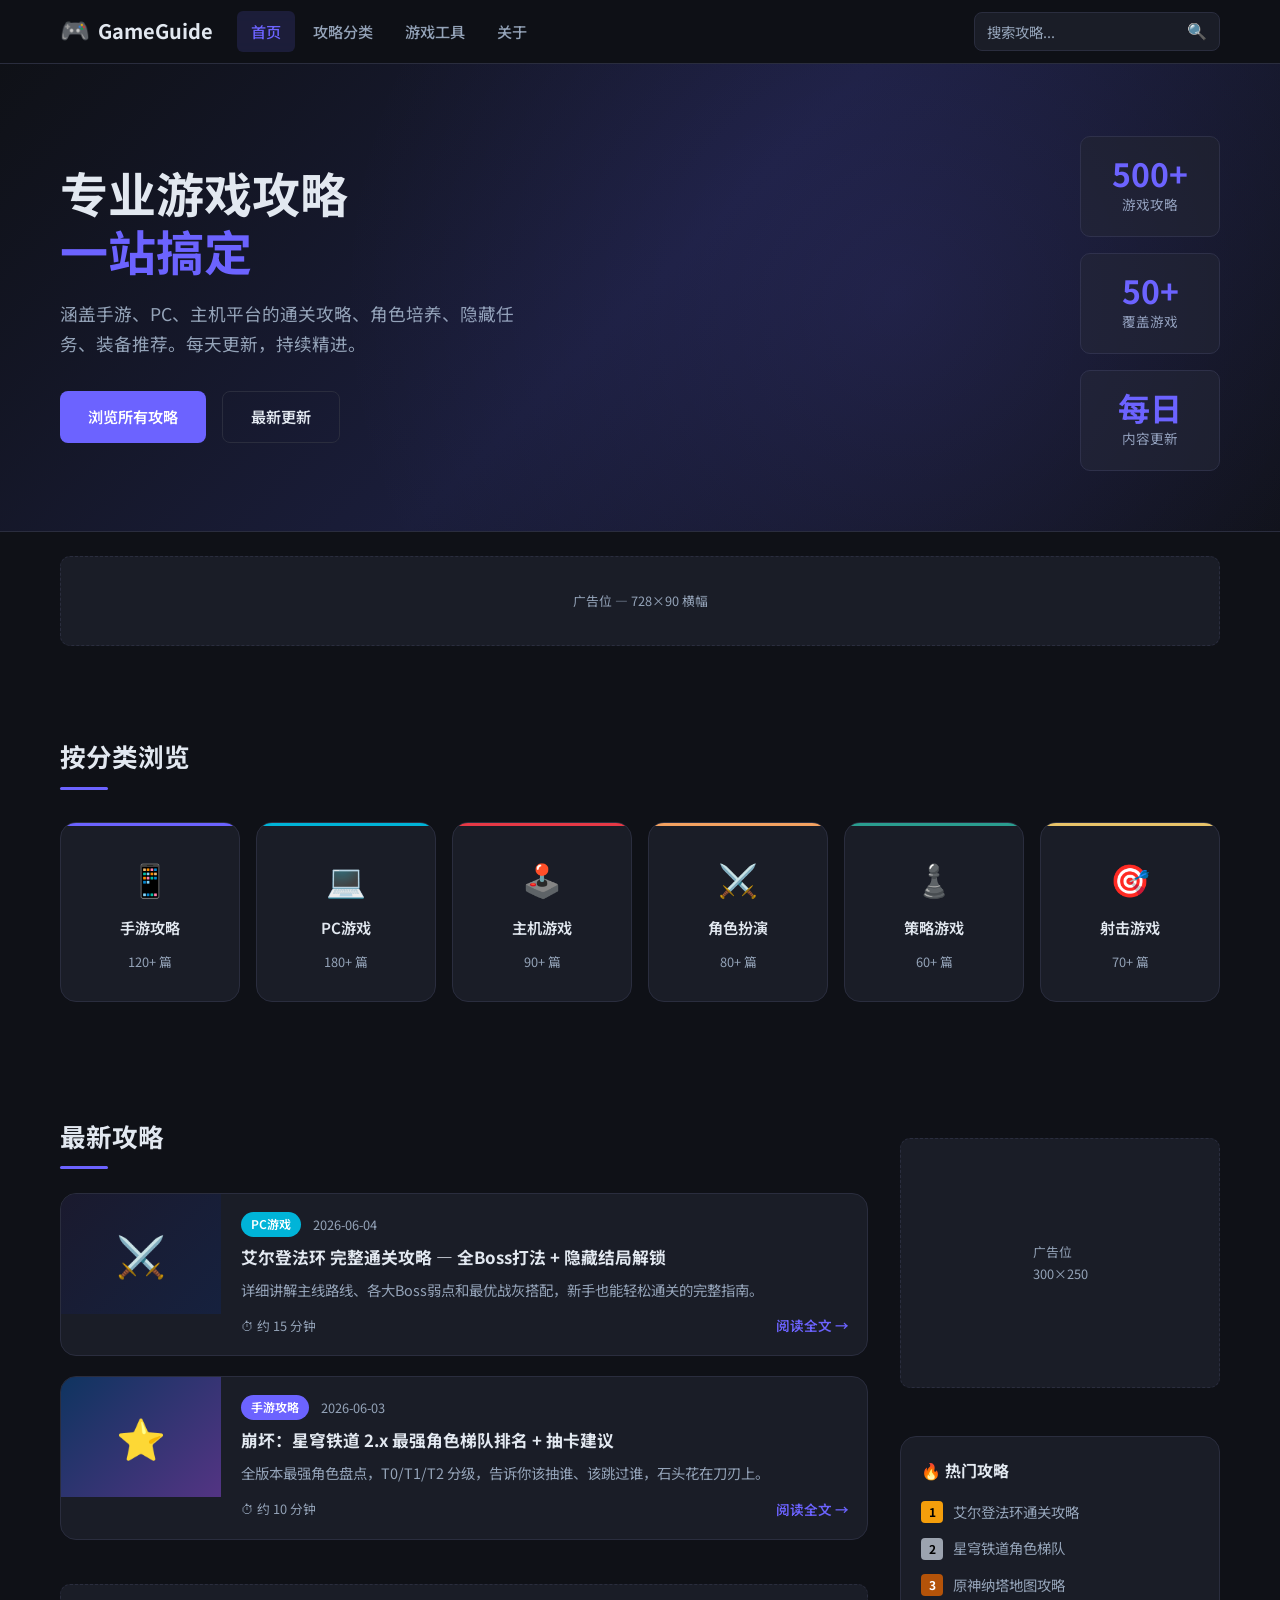
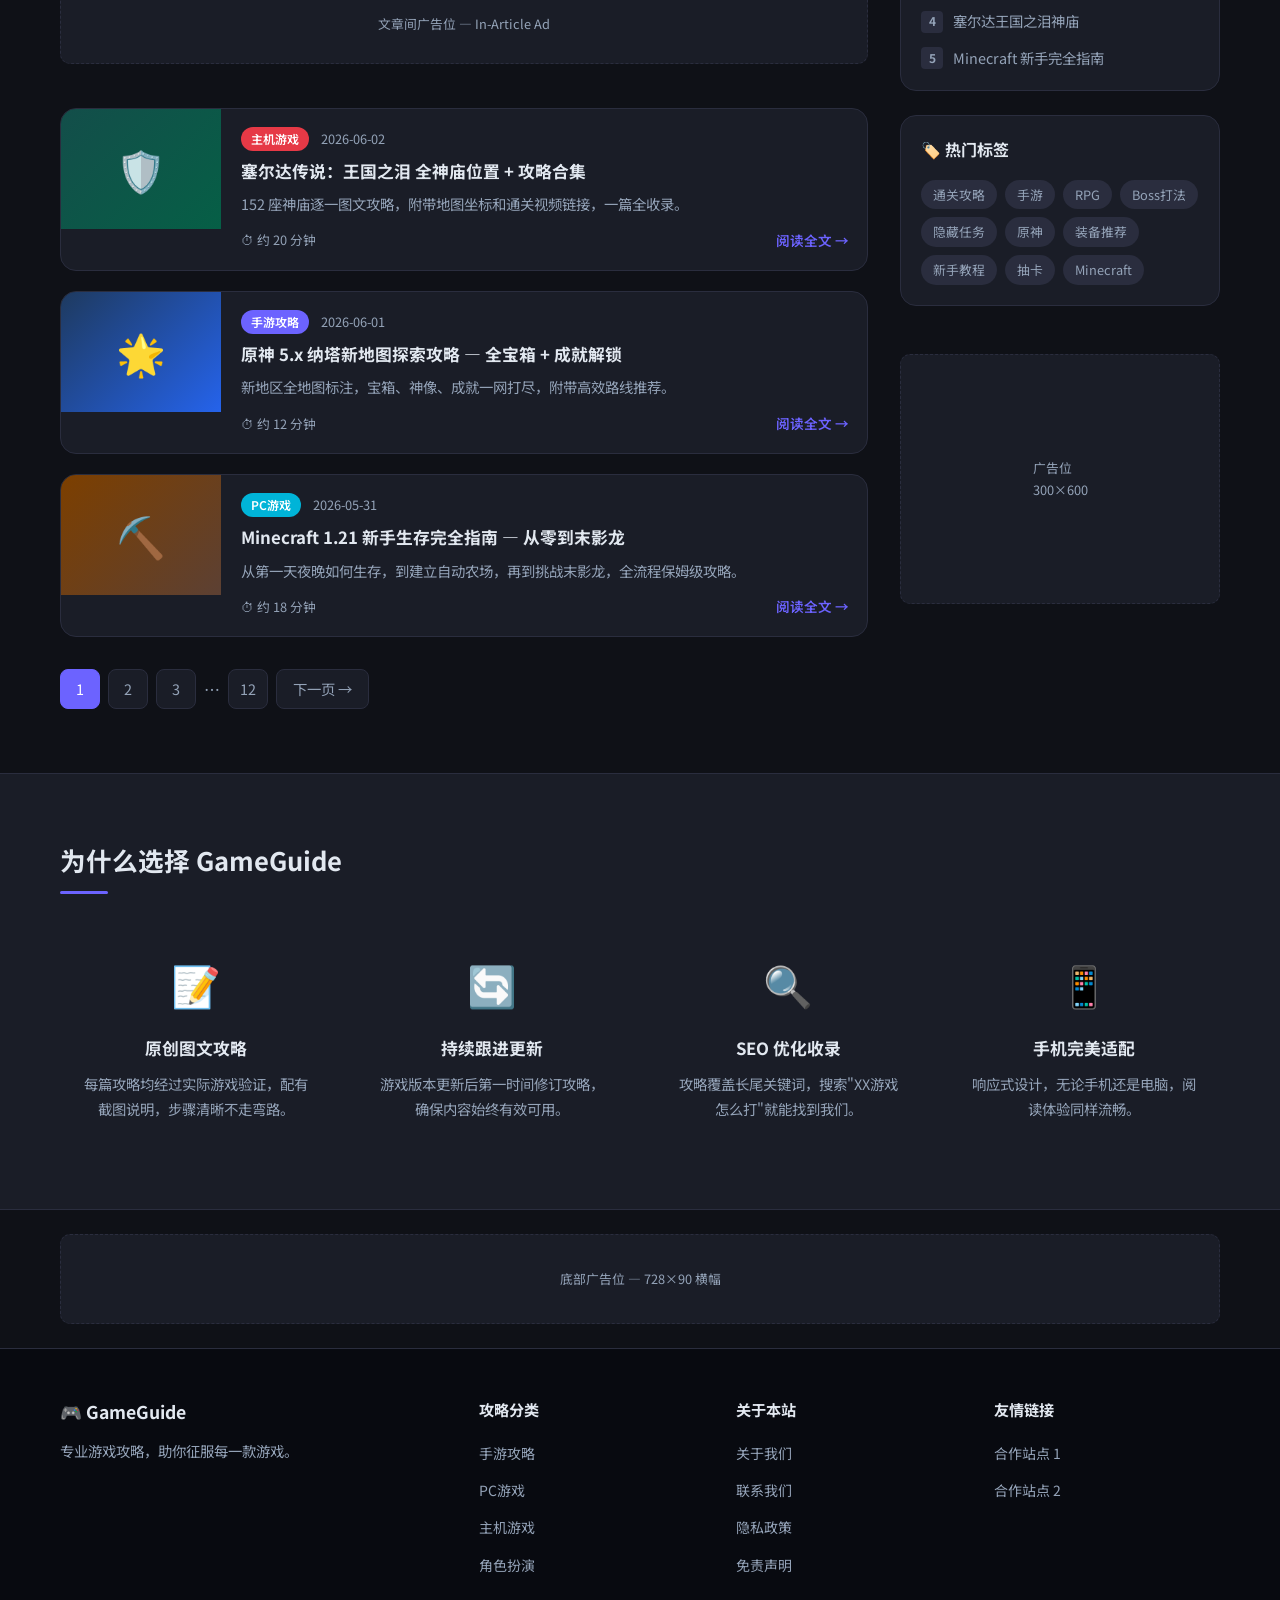
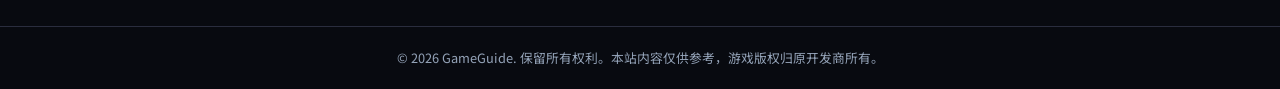
==== index.html @ 256dbe65 "init: game guide website with 5 real guides" ====
﻿<!DOCTYPE html>
<html lang="zh-CN">
<head>
  <meta charset="UTF-8" />
  <meta name="viewport" content="width=device-width, initial-scale=1.0" />
  <meta name="description" content="专业游戏攻略站 — 最新游戏通关攻略、角色培养、隐藏任务、装备推荐，每天更新，助你成为游戏高手。" />
  <meta name="keywords" content="游戏攻略,手游攻略,通关教程,游戏技巧,RPG攻略,角色扮演游戏" />
  <meta name="robots" content="index, follow" />
  <meta property="og:title" content="GameGuide — 专业游戏攻略站" />
  <meta property="og:description" content="最全面的游戏攻略资源，覆盖手游、主机、PC游戏。" />
  <meta property="og:type" content="website" />
  <title>GameGuide — 专业游戏攻略站</title>
  <link rel="stylesheet" href="css/style.css" />
  <!-- Google AdSense 占位 (替换为你的 Publisher ID) -->
  <!-- <script async src="https://pagead2.googlesyndication.com/pagead/js/adsbygoogle.js?client=ca-pub-XXXXXXXXXXXXXXXX" crossorigin="anonymous"></script> -->
  <link rel="preconnect" href="https://fonts.googleapis.com" />
  <link href="https://fonts.googleapis.com/css2?family=Noto+Sans+SC:wght@400;500;700&display=swap" rel="stylesheet" />

  <!-- 结构化数据 Schema.org -->
  <script type="application/ld+json">
  {
    "@context": "https://schema.org",
    "@type": "WebSite",
    "name": "GameGuide",
    "url": "https://yourdomain.com",
    "description": "专业游戏攻略站，提供最新游戏通关攻略和技巧",
    "potentialAction": {
      "@type": "SearchAction",
      "target": "https://yourdomain.com/search?q={search_term_string}",
      "query-input": "required name=search_term_string"
    }
  }
  </script>
</head>
<body>

<!-- ===================== HEADER ===================== -->
<header class="site-header">
  <div class="container header-inner">
    <a href="index.html" class="logo">
      <span class="logo-icon">🎮</span>
      <span class="logo-text">GameGuide</span>
    </a>
    <nav class="main-nav" id="mainNav">
      <ul>
        <li><a href="index.html" class="active">首页</a></li>
        <li class="has-dropdown">
          <a href="guides/index.html">攻略分类</a>
          <ul class="dropdown">
            <li><a href="guides/mobile.html">手游攻略</a></li>
            <li><a href="guides/pc.html">PC游戏</a></li>
            <li><a href="guides/console.html">主机游戏</a></li>
            <li><a href="guides/rpg.html">角色扮演</a></li>
          </ul>
        </li>
        <li><a href="tools.html">游戏工具</a></li>
        <li><a href="about.html">关于</a></li>
      </ul>
    </nav>
    <div class="header-actions">
      <div class="search-box">
        <input type="search" placeholder="搜索攻略..." id="searchInput" aria-label="搜索攻略" />
        <button type="button" aria-label="搜索">&#x1F50D;</button>
      </div>
      <button class="nav-toggle" id="navToggle" aria-label="菜单">&#x2630;</button>
    </div>
  </div>
</header>

<!-- ===================== HERO ===================== -->
<section class="hero">
  <div class="container hero-inner">
    <div class="hero-text">
      <h1>专业游戏攻略<br /><span class="accent">一站搞定</span></h1>
      <p>涵盖手游、PC、主机平台的通关攻略、角色培养、隐藏任务、装备推荐。每天更新，持续精进。</p>
      <div class="hero-cta">
        <a href="guides/index.html" class="btn btn-primary">浏览所有攻略</a>
        <a href="#latest" class="btn btn-outline">最新更新</a>
      </div>
    </div>
    <div class="hero-stats">
      <div class="stat-card"><span class="stat-num">500+</span><span class="stat-label">游戏攻略</span></div>
      <div class="stat-card"><span class="stat-num">50+</span><span class="stat-label">覆盖游戏</span></div>
      <div class="stat-card"><span class="stat-num">每日</span><span class="stat-label">内容更新</span></div>
    </div>
  </div>
</section>

<!-- ===================== AD BANNER (顶部横幅广告) ===================== -->
<div class="container">
  <div class="ad-unit ad-banner" aria-label="广告">
    <!-- AdSense 横幅广告 728x90 -->
    <!-- <ins class="adsbygoogle" style="display:block" data-ad-client="ca-pub-XXXXXXXXXXXXXXXX" data-ad-slot="XXXXXXXXXX" data-ad-format="auto" data-full-width-responsive="true"></ins> -->
    <div class="ad-placeholder">广告位 — 728×90 横幅</div>
  </div>
</div>

<!-- ===================== CATEGORIES ===================== -->
<section class="categories section">
  <div class="container">
    <h2 class="section-title">按分类浏览</h2>
    <div class="category-grid">
      <a href="guides/mobile.html" class="category-card" style="--cat-color:#6c63ff">
        <span class="cat-icon">&#x1F4F1;</span>
        <span class="cat-name">手游攻略</span>
        <span class="cat-count">120+ 篇</span>
      </a>
      <a href="guides/pc.html" class="category-card" style="--cat-color:#00b4d8">
        <span class="cat-icon">&#x1F4BB;</span>
        <span class="cat-name">PC游戏</span>
        <span class="cat-count">180+ 篇</span>
      </a>
      <a href="guides/console.html" class="category-card" style="--cat-color:#e63946">
        <span class="cat-icon">&#x1F579;&#xFE0F;</span>
        <span class="cat-name">主机游戏</span>
        <span class="cat-count">90+ 篇</span>
      </a>
      <a href="guides/rpg.html" class="category-card" style="--cat-color:#f4a261">
        <span class="cat-icon">&#x2694;&#xFE0F;</span>
        <span class="cat-name">角色扮演</span>
        <span class="cat-count">80+ 篇</span>
      </a>
      <a href="guides/strategy.html" class="category-card" style="--cat-color:#2a9d8f">
        <span class="cat-icon">&#x265F;&#xFE0F;</span>
        <span class="cat-name">策略游戏</span>
        <span class="cat-count">60+ 篇</span>
      </a>
      <a href="guides/fps.html" class="category-card" style="--cat-color:#e9c46a">
        <span class="cat-icon">&#x1F3AF;</span>
        <span class="cat-name">射击游戏</span>
        <span class="cat-count">70+ 篇</span>
      </a>
    </div>
  </div>
</section>

<!-- ===================== LATEST GUIDES + SIDEBAR ===================== -->
<div class="container content-layout" id="latest">
  <!-- 主内容区 -->
  <main class="main-content">
    <h2 class="section-title">最新攻略</h2>
    <div class="article-list" id="articleList">

      <article class="article-card">
        <a href="guides/elden-ring-guide.html" class="article-thumb-link">
          <div class="article-thumb" style="background:linear-gradient(135deg,#1a1a2e,#16213e)">
            <span class="thumb-icon">&#x2694;&#xFE0F;</span>
          </div>
        </a>
        <div class="article-body">
          <div class="article-meta">
            <span class="tag tag-pc">PC游戏</span>
            <time datetime="2026-06-04">2026-06-04</time>
          </div>
          <h3><a href="guides/elden-ring-guide.html">艾尔登法环 完整通关攻略 — 全Boss打法 + 隐藏结局解锁</a></h3>
          <p>详细讲解主线路线、各大Boss弱点和最优战灰搭配，新手也能轻松通关的完整指南。</p>
          <div class="article-footer">
            <span class="read-time">&#x23F1; 约 15 分钟</span>
            <a href="guides/elden-ring-guide.html" class="read-more">阅读全文 →</a>
          </div>
        </div>
      </article>

      <article class="article-card">
        <a href="guides/honkai-starrail-guide.html" class="article-thumb-link">
          <div class="article-thumb" style="background:linear-gradient(135deg,#0f3460,#533483)">
            <span class="thumb-icon">&#x2B50;</span>
          </div>
        </a>
        <div class="article-body">
          <div class="article-meta">
            <span class="tag tag-mobile">手游攻略</span>
            <time datetime="2026-06-03">2026-06-03</time>
          </div>
          <h3><a href="guides/honkai-starrail-guide.html">崩坏：星穹铁道 2.x 最强角色梯队排名 + 抽卡建议</a></h3>
          <p>全版本最强角色盘点，T0/T1/T2 分级，告诉你该抽谁、该跳过谁，石头花在刀刃上。</p>
          <div class="article-footer">
            <span class="read-time">&#x23F1; 约 10 分钟</span>
            <a href="guides/honkai-starrail-guide.html" class="read-more">阅读全文 →</a>
          </div>
        </div>
      </article>

      <!-- 文章间广告 (AdSense 原生广告效果最佳) -->
      <div class="ad-unit ad-inline" aria-label="广告">
        <!-- <ins class="adsbygoogle" style="display:block;text-align:center" data-ad-layout="in-article" data-ad-format="fluid" data-ad-client="ca-pub-XXXXXXXXXXXXXXXX" data-ad-slot="XXXXXXXXXX"></ins> -->
        <div class="ad-placeholder">文章间广告位 — In-Article Ad</div>
      </div>

      <article class="article-card">
        <a href="guides/zelda-totk-guide.html" class="article-thumb-link">
          <div class="article-thumb" style="background:linear-gradient(135deg,#134e4a,#065f46)">
            <span class="thumb-icon">&#x1F6E1;&#xFE0F;</span>
          </div>
        </a>
        <div class="article-body">
          <div class="article-meta">
            <span class="tag tag-console">主机游戏</span>
            <time datetime="2026-06-02">2026-06-02</time>
          </div>
          <h3><a href="guides/zelda-totk-guide.html">塞尔达传说：王国之泪 全神庙位置 + 攻略合集</a></h3>
          <p>152 座神庙逐一图文攻略，附带地图坐标和通关视频链接，一篇全收录。</p>
          <div class="article-footer">
            <span class="read-time">&#x23F1; 约 20 分钟</span>
            <a href="guides/zelda-totk-guide.html" class="read-more">阅读全文 →</a>
          </div>
        </div>
      </article>

      <article class="article-card">
        <a href="guides/genshin-guide.html" class="article-thumb-link">
          <div class="article-thumb" style="background:linear-gradient(135deg,#1e3a5f,#2563eb)">
            <span class="thumb-icon">&#x1F31F;</span>
          </div>
        </a>
        <div class="article-body">
          <div class="article-meta">
            <span class="tag tag-mobile">手游攻略</span>
            <time datetime="2026-06-01">2026-06-01</time>
          </div>
          <h3><a href="guides/genshin-guide.html">原神 5.x 纳塔新地图探索攻略 — 全宝箱 + 成就解锁</a></h3>
          <p>新地区全地图标注，宝箱、神像、成就一网打尽，附带高效路线推荐。</p>
          <div class="article-footer">
            <span class="read-time">&#x23F1; 约 12 分钟</span>
            <a href="guides/genshin-guide.html" class="read-more">阅读全文 →</a>
          </div>
        </div>
      </article>

      <article class="article-card">
        <a href="guides/minecraft-guide.html" class="article-thumb-link">
          <div class="article-thumb" style="background:linear-gradient(135deg,#7c3f00,#5c4033)">
            <span class="thumb-icon">&#x26CF;&#xFE0F;</span>
          </div>
        </a>
        <div class="article-body">
          <div class="article-meta">
            <span class="tag tag-pc">PC游戏</span>
            <time datetime="2026-05-31">2026-05-31</time>
          </div>
          <h3><a href="guides/minecraft-guide.html">Minecraft 1.21 新手生存完全指南 — 从零到末影龙</a></h3>
          <p>从第一天夜晚如何生存，到建立自动农场，再到挑战末影龙，全流程保姆级攻略。</p>
          <div class="article-footer">
            <span class="read-time">&#x23F1; 约 18 分钟</span>
            <a href="guides/minecraft-guide.html" class="read-more">阅读全文 →</a>
          </div>
        </div>
      </article>

    </div>

    <div class="pagination">
      <a href="#" class="page-btn active">1</a>
      <a href="#" class="page-btn">2</a>
      <a href="#" class="page-btn">3</a>
      <span class="page-ellipsis">…</span>
      <a href="#" class="page-btn">12</a>
      <a href="#" class="page-btn page-next">下一页 →</a>
    </div>
  </main>

  <!-- 侧边栏 -->
  <aside class="sidebar">
    <!-- 侧边栏广告 300x250 -->
    <div class="ad-unit ad-sidebar" aria-label="广告">
      <!-- <ins class="adsbygoogle" style="display:block" data-ad-client="ca-pub-XXXXXXXXXXXXXXXX" data-ad-slot="XXXXXXXXXX" data-ad-format="auto"></ins> -->
      <div class="ad-placeholder ad-placeholder-square">广告位<br/>300×250</div>
    </div>

    <!-- 热门攻略 -->
    <div class="widget">
      <h3 class="widget-title">&#x1F525; 热门攻略</h3>
      <ul class="hot-list">
        <li><a href="guides/elden-ring-guide.html"><span class="rank rank-1">1</span> 艾尔登法环通关攻略</a></li>
        <li><a href="guides/honkai-starrail-guide.html"><span class="rank rank-2">2</span> 星穹铁道角色梯队</a></li>
        <li><a href="guides/genshin-guide.html"><span class="rank rank-3">3</span> 原神纳塔地图攻略</a></li>
        <li><a href="guides/zelda-totk-guide.html"><span class="rank">4</span> 塞尔达王国之泪神庙</a></li>
        <li><a href="guides/minecraft-guide.html"><span class="rank">5</span> Minecraft 新手完全指南</a></li>
      </ul>
    </div>

    <!-- 标签云 -->
    <div class="widget">
      <h3 class="widget-title">&#x1F3F7;&#xFE0F; 热门标签</h3>
      <div class="tag-cloud">
        <a href="#" class="tag-link">通关攻略</a>
        <a href="#" class="tag-link">手游</a>
        <a href="#" class="tag-link">RPG</a>
        <a href="#" class="tag-link">Boss打法</a>
        <a href="#" class="tag-link">隐藏任务</a>
        <a href="#" class="tag-link">原神</a>
        <a href="#" class="tag-link">装备推荐</a>
        <a href="#" class="tag-link">新手教程</a>
        <a href="#" class="tag-link">抽卡</a>
        <a href="#" class="tag-link">Minecraft</a>
      </div>
    </div>

    <!-- 第二个侧边栏广告 (粘性) -->
    <div class="ad-unit ad-sidebar sticky-ad" aria-label="广告">
      <div class="ad-placeholder ad-placeholder-square">广告位<br/>300×600</div>
    </div>
  </aside>
</div>

<!-- ===================== FEATURES ===================== -->
<section class="features section">
  <div class="container">
    <h2 class="section-title">为什么选择 GameGuide</h2>
    <div class="features-grid">
      <div class="feature-card">
        <span class="feature-icon">&#x1F4DD;</span>
        <h3>原创图文攻略</h3>
        <p>每篇攻略均经过实际游戏验证，配有截图说明，步骤清晰不走弯路。</p>
      </div>
      <div class="feature-card">
        <span class="feature-icon">&#x1F504;</span>
        <h3>持续跟进更新</h3>
        <p>游戏版本更新后第一时间修订攻略，确保内容始终有效可用。</p>
      </div>
      <div class="feature-card">
        <span class="feature-icon">&#x1F50D;</span>
        <h3>SEO 优化收录</h3>
        <p>攻略覆盖长尾关键词，搜索"XX游戏怎么打"就能找到我们。</p>
      </div>
      <div class="feature-card">
        <span class="feature-icon">&#x1F4F1;</span>
        <h3>手机完美适配</h3>
        <p>响应式设计，无论手机还是电脑，阅读体验同样流畅。</p>
      </div>
    </div>
  </div>
</section>

<!-- ===================== FOOTER AD ===================== -->
<div class="container">
  <div class="ad-unit ad-banner" aria-label="广告">
    <div class="ad-placeholder">底部广告位 — 728×90 横幅</div>
  </div>
</div>

<!-- ===================== FOOTER ===================== -->
<footer class="site-footer">
  <div class="container footer-inner">
    <div class="footer-brand">
      <a href="index.html" class="logo">🎮 GameGuide</a>
      <p>专业游戏攻略，助你征服每一款游戏。</p>
    </div>
    <div class="footer-links">
      <div class="footer-col">
        <h4>攻略分类</h4>
        <ul>
          <li><a href="guides/mobile.html">手游攻略</a></li>
          <li><a href="guides/pc.html">PC游戏</a></li>
          <li><a href="guides/console.html">主机游戏</a></li>
          <li><a href="guides/rpg.html">角色扮演</a></li>
        </ul>
      </div>
      <div class="footer-col">
        <h4>关于本站</h4>
        <ul>
          <li><a href="about.html">关于我们</a></li>
          <li><a href="contact.html">联系我们</a></li>
          <li><a href="privacy.html">隐私政策</a></li>
          <li><a href="disclaimer.html">免责声明</a></li>
        </ul>
      </div>
      <div class="footer-col">
        <h4>友情链接</h4>
        <ul>
          <li><a href="#" rel="nofollow">合作站点 1</a></li>
          <li><a href="#" rel="nofollow">合作站点 2</a></li>
        </ul>
      </div>
    </div>
  </div>
  <div class="footer-bottom">
    <div class="container">
      <p>&copy; 2026 GameGuide. 保留所有权利。本站内容仅供参考，游戏版权归原开发商所有。</p>
    </div>
  </div>
</footer>

<script src="js/main.js"></script>
</body>
</html>
---- css/style.css ----
/* =====================================================
   GameGuide — 主样式文件
   配色: 深色主题 + 亮色强调
   ===================================================== */

/* --- Reset & Base --- */
*, *::before, *::after { box-sizing: border-box; margin: 0; padding: 0; }

:root {
  --primary:    #6c63ff;
  --primary-dk: #4f46e5;
  --accent:     #f4a261;
  --bg:         #0f1117;
  --bg-card:    #1a1d27;
  --bg-card-hv: #222639;
  --border:     #2a2d3e;
  --text:       #e2e8f0;
  --text-muted: #94a3b8;
  --text-link:  #818cf8;
  --success:    #22c55e;
  --tag-mobile: #6c63ff;
  --tag-pc:     #00b4d8;
  --tag-console:#e63946;
  --radius:     10px;
  --radius-lg:  16px;
  --shadow:     0 4px 20px rgba(0,0,0,.45);
  --font:       'Noto Sans SC', 'PingFang SC', 'Microsoft YaHei', sans-serif;
  --max-w:      1200px;
  --header-h:   64px;
}

html { scroll-behavior: smooth; font-size: 16px; }

body {
  font-family: var(--font);
  background: var(--bg);
  color: var(--text);
  line-height: 1.7;
  -webkit-font-smoothing: antialiased;
}

a { color: var(--text-link); text-decoration: none; }
a:hover { color: var(--primary); }
img { display: block; max-width: 100%; }
ul { list-style: none; }

/* --- Utilities --- */
.container { max-width: var(--max-w); margin: 0 auto; padding: 0 20px; }
.section { padding: 64px 0; }
.accent { color: var(--primary); }

/* ===================== HEADER ===================== */
.site-header {
  position: sticky; top: 0; z-index: 1000;
  background: rgba(15,17,23,.92);
  backdrop-filter: blur(12px);
  -webkit-backdrop-filter: blur(12px);
  border-bottom: 1px solid var(--border);
  height: var(--header-h);
}

.header-inner {
  display: flex; align-items: center; gap: 24px;
  height: 100%;
}

.logo {
  display: flex; align-items: center; gap: 8px;
  font-weight: 700; font-size: 1.25rem;
  color: var(--text) !important;
  white-space: nowrap;
}
.logo-icon { font-size: 1.5rem; font-family: 'Segoe UI Emoji','Apple Color Emoji','Noto Color Emoji','Twemoji Mozilla',sans-serif; }
.logo-text { color: var(--text); }

/* Navigation */
.main-nav { flex: 1; }
.main-nav > ul { display: flex; gap: 4px; align-items: center; }
.main-nav a {
  display: block; padding: 8px 14px;
  color: var(--text-muted); font-size: .95rem; font-weight: 500;
  border-radius: 6px; transition: all .2s;
}
.main-nav a:hover, .main-nav a.active {
  color: var(--text); background: rgba(108,99,255,.15);
}
.main-nav a.active { color: var(--primary); }

/* Dropdown */
.has-dropdown { position: relative; }
.dropdown {
  display: none; position: absolute; top: calc(100% + 8px); left: 0;
  background: var(--bg-card); border: 1px solid var(--border);
  border-radius: var(--radius); padding: 8px; min-width: 160px;
  box-shadow: var(--shadow); z-index: 100;
}
.dropdown li a { padding: 8px 12px; border-radius: 6px; font-size: .9rem; }
.has-dropdown:hover .dropdown { display: block; }

/* Header Actions */
.header-actions { display: flex; align-items: center; gap: 12px; }
.search-box {
  display: flex; align-items: center;
  background: var(--bg-card); border: 1px solid var(--border);
  border-radius: 8px; overflow: hidden; transition: border-color .2s;
}
.search-box:focus-within { border-color: var(--primary); }
.search-box input {
  background: none; border: none; outline: none;
  padding: 8px 12px; color: var(--text); font-size: .9rem;
  width: 200px; font-family: var(--font);
}
.search-box input::placeholder { color: var(--text-muted); }
.search-box button {
  background: none; border: none; cursor: pointer;
  padding: 8px 12px; color: var(--text-muted); font-size: 1rem;
  transition: color .2s;
}
.search-box button:hover { color: var(--primary); }
.nav-toggle { display: none; background: none; border: none; cursor: pointer; color: var(--text); font-size: 1.4rem; }

/* ===================== HERO ===================== */
.hero {
  background: linear-gradient(135deg, #0f1117 0%, #1a1d3a 50%, #0f1117 100%);
  border-bottom: 1px solid var(--border);
  padding: 72px 0 60px;
  position: relative; overflow: hidden;
}
.hero::before {
  content: '';
  position: absolute; inset: 0;
  background: radial-gradient(circle at 70% 50%, rgba(108,99,255,.12) 0%, transparent 60%);
  pointer-events: none;
}
.hero-inner { display: flex; align-items: center; justify-content: space-between; gap: 48px; }
.hero-text { flex: 1; max-width: 560px; }
.hero-text h1 { font-size: clamp(2rem, 4vw, 3rem); font-weight: 700; line-height: 1.2; margin-bottom: 20px; }
.hero-text p { color: var(--text-muted); font-size: 1.1rem; margin-bottom: 32px; max-width: 480px; }
.hero-cta { display: flex; gap: 16px; flex-wrap: wrap; }

/* Buttons */
.btn { display: inline-flex; align-items: center; padding: 12px 28px; border-radius: 8px; font-weight: 600; font-size: .95rem; transition: all .2s; cursor: pointer; border: none; font-family: var(--font); }
.btn-primary { background: var(--primary); color: #fff; }
.btn-primary:hover { background: var(--primary-dk); color: #fff; transform: translateY(-1px); box-shadow: 0 4px 15px rgba(108,99,255,.4); }
.btn-outline { background: transparent; color: var(--text); border: 1px solid var(--border); }
.btn-outline:hover { border-color: var(--primary); color: var(--primary); }

/* Hero Stats */
.hero-stats { display: flex; flex-direction: column; gap: 16px; }
.stat-card {
  background: var(--bg-card); border: 1px solid var(--border);
  border-radius: var(--radius); padding: 20px 28px;
  display: flex; flex-direction: column; align-items: center; text-align: center;
  min-width: 140px;
}
.stat-num { font-size: 2rem; font-weight: 700; color: var(--primary); line-height: 1; }
.stat-label { font-size: .85rem; color: var(--text-muted); margin-top: 4px; }

/* ===================== AD UNITS ===================== */
.ad-unit { margin: 24px 0; }
.ad-banner { text-align: center; }
.ad-placeholder {
  background: var(--bg-card); border: 1px dashed var(--border);
  color: var(--text-muted); font-size: .8rem;
  display: flex; align-items: center; justify-content: center;
  border-radius: var(--radius); height: 90px;
}
.ad-placeholder-square { height: 250px; }
.ad-inline .ad-placeholder { height: 80px; }

/* ===================== CATEGORIES ===================== */
.section-title {
  font-size: 1.6rem; font-weight: 700; margin-bottom: 32px;
  position: relative; padding-bottom: 12px;
}
.section-title::after {
  content: ''; position: absolute; bottom: 0; left: 0;
  width: 48px; height: 3px; background: var(--primary); border-radius: 2px;
}

.category-grid {
  display: grid;
  grid-template-columns: repeat(auto-fill, minmax(180px, 1fr));
  gap: 16px;
}
.category-card {
  background: var(--bg-card); border: 1px solid var(--border);
  border-radius: var(--radius-lg); padding: 28px 20px;
  display: flex; flex-direction: column; align-items: center; gap: 10px;
  text-align: center; transition: all .25s; color: var(--text) !important;
  position: relative; overflow: hidden;
}
.category-card::before {
  content: ''; position: absolute; top: 0; left: 0; right: 0; height: 3px;
  background: var(--cat-color, var(--primary));
}
.category-card:hover {
  border-color: var(--cat-color, var(--primary));
  transform: translateY(-3px); box-shadow: 0 8px 24px rgba(0,0,0,.3);
  background: var(--bg-card-hv);
}
.cat-icon { font-size: 2rem; }
.cat-name { font-weight: 600; font-size: .95rem; }
.cat-count { font-size: .8rem; color: var(--text-muted); }

/* ===================== CONTENT LAYOUT ===================== */
.content-layout {
  display: grid;
  grid-template-columns: 1fr 320px;
  gap: 32px; padding-top: 48px; padding-bottom: 64px;
  align-items: start;
}
.main-content .section-title { margin-bottom: 24px; }

/* Article Cards */
.article-list { display: flex; flex-direction: column; gap: 20px; }
.article-card {
  display: flex; gap: 20px;
  background: var(--bg-card); border: 1px solid var(--border);
  border-radius: var(--radius-lg); overflow: hidden;
  transition: all .25s;
}
.article-card:hover { border-color: var(--primary); box-shadow: 0 4px 20px rgba(108,99,255,.15); }
.article-thumb-link { flex-shrink: 0; }
.article-thumb {
  width: 160px; height: 120px;
  display: flex; align-items: center; justify-content: center;
}
.thumb-icon { font-size: 2.5rem; }
.article-body { padding: 18px 18px 18px 0; display: flex; flex-direction: column; justify-content: space-between; flex: 1; }
.article-meta { display: flex; align-items: center; gap: 12px; margin-bottom: 8px; }
.article-meta time { font-size: .8rem; color: var(--text-muted); }
.article-body h3 { font-size: 1.05rem; line-height: 1.5; margin-bottom: 8px; }
.article-body h3 a { color: var(--text); }
.article-body h3 a:hover { color: var(--primary); }
.article-body > p { font-size: .9rem; color: var(--text-muted); flex: 1; margin-bottom: 12px; display: -webkit-box; -webkit-line-clamp: 2; -webkit-box-orient: vertical; overflow: hidden; }
.article-footer { display: flex; align-items: center; justify-content: space-between; }
.read-time { font-size: .8rem; color: var(--text-muted); }
.read-more { font-size: .85rem; color: var(--primary); font-weight: 600; }
.read-more:hover { color: var(--accent); }

/* Tags */
.tag {
  display: inline-block; padding: 2px 10px;
  border-radius: 20px; font-size: .75rem; font-weight: 600; color: #fff;
}
.tag-mobile  { background: var(--tag-mobile); }
.tag-pc      { background: var(--tag-pc); }
.tag-console { background: var(--tag-console); }
.tag-rpg     { background: var(--accent); }

/* Pagination */
.pagination { display: flex; align-items: center; gap: 8px; margin-top: 32px; flex-wrap: wrap; }
.page-btn {
  display: flex; align-items: center; justify-content: center;
  width: 40px; height: 40px; border-radius: 8px;
  background: var(--bg-card); border: 1px solid var(--border);
  color: var(--text-muted); font-size: .9rem; transition: all .2s;
}
.page-btn:hover, .page-btn.active {
  background: var(--primary); border-color: var(--primary); color: #fff;
}
.page-next { width: auto; padding: 0 16px; }
.page-ellipsis { color: var(--text-muted); }

/* ===================== SIDEBAR ===================== */
.sidebar { position: sticky; top: calc(var(--header-h) + 16px); display: flex; flex-direction: column; gap: 24px; }
.widget {
  background: var(--bg-card); border: 1px solid var(--border);
  border-radius: var(--radius-lg); padding: 20px;
}
.widget-title { font-size: 1rem; font-weight: 700; margin-bottom: 16px; }

.hot-list { display: flex; flex-direction: column; gap: 12px; }
.hot-list li a {
  display: flex; align-items: center; gap: 10px;
  color: var(--text-muted); font-size: .9rem; transition: color .2s;
}
.hot-list li a:hover { color: var(--text); }
.rank {
  display: inline-flex; align-items: center; justify-content: center;
  width: 22px; height: 22px; border-radius: 4px;
  background: var(--border); font-size: .75rem; font-weight: 700;
  flex-shrink: 0;
}
.rank-1 { background: #f59e0b; color: #000; }
.rank-2 { background: #9ca3af; color: #000; }
.rank-3 { background: #b45309; color: #fff; }

.tag-cloud { display: flex; flex-wrap: wrap; gap: 8px; }
.tag-link {
  padding: 4px 12px; background: var(--border); border-radius: 20px;
  font-size: .8rem; color: var(--text-muted); transition: all .2s;
}
.tag-link:hover { background: var(--primary); color: #fff; }

.sticky-ad { position: sticky; top: calc(var(--header-h) + 16px); }
.ad-placeholder[style*="300"] { height: 600px; }

/* ===================== FEATURES ===================== */
.features { background: var(--bg-card); border-top: 1px solid var(--border); border-bottom: 1px solid var(--border); }
.features-grid { display: grid; grid-template-columns: repeat(auto-fill, minmax(220px, 1fr)); gap: 24px; }
.feature-card { text-align: center; padding: 24px 20px; }
.feature-icon { font-size: 2.5rem; display: block; margin-bottom: 16px; }
.feature-card h3 { font-size: 1.05rem; margin-bottom: 10px; }
.feature-card p { color: var(--text-muted); font-size: .9rem; }

/* ===================== FOOTER ===================== */
.site-footer {
  background: #080a10; border-top: 1px solid var(--border);
  padding-top: 48px;
}
.footer-inner {
  display: grid; grid-template-columns: 1fr 2fr; gap: 48px;
  padding-bottom: 48px;
}
.footer-brand .logo { margin-bottom: 12px; font-size: 1.1rem; }
.footer-brand p { font-size: .9rem; color: var(--text-muted); max-width: 260px; }
.footer-links { display: grid; grid-template-columns: repeat(3,1fr); gap: 32px; }
.footer-col h4 { font-size: .95rem; font-weight: 700; margin-bottom: 16px; color: var(--text); }
.footer-col ul { display: flex; flex-direction: column; gap: 10px; }
.footer-col a { color: var(--text-muted); font-size: .875rem; transition: color .2s; }
.footer-col a:hover { color: var(--primary); }
.footer-bottom { border-top: 1px solid var(--border); padding: 20px 0; text-align: center; }
.footer-bottom p { font-size: .8rem; color: var(--text-muted); }

/* ===================== ARTICLE PAGE ===================== */
.article-page-layout {
  display: grid;
  grid-template-columns: 1fr 320px;
  gap: 32px; padding: 48px 0 64px;
}
.article-header { margin-bottom: 32px; }
.article-title { font-size: 2rem; font-weight: 700; line-height: 1.3; margin-bottom: 16px; }
.article-info { display: flex; align-items: center; gap: 16px; color: var(--text-muted); font-size: .85rem; flex-wrap: wrap; }
.article-toc {
  background: var(--bg-card); border: 1px solid var(--border);
  border-radius: var(--radius); padding: 20px; margin-bottom: 32px;
}
.article-toc h4 { margin-bottom: 12px; font-size: .95rem; }
.article-toc ol { padding-left: 20px; display: flex; flex-direction: column; gap: 8px; }
.article-toc a { color: var(--text-muted); font-size: .9rem; }
.article-toc a:hover { color: var(--primary); }
.article-content h2 { font-size: 1.5rem; margin: 40px 0 16px; padding-bottom: 8px; border-bottom: 1px solid var(--border); }
.article-content h3 { font-size: 1.15rem; margin: 28px 0 12px; color: var(--primary); }
.article-content p { margin-bottom: 16px; color: var(--text-muted); line-height: 1.8; }
.article-content ul, .article-content ol { padding-left: 24px; margin-bottom: 16px; display: flex; flex-direction: column; gap: 8px; }
.article-content li { color: var(--text-muted); }
.article-content strong { color: var(--text); }
.article-content blockquote {
  border-left: 3px solid var(--primary); padding: 12px 20px;
  background: rgba(108,99,255,.08); border-radius: 0 8px 8px 0;
  margin: 24px 0; color: var(--text-muted); font-style: italic;
}
.tip-box {
  background: rgba(34,197,94,.1); border: 1px solid rgba(34,197,94,.3);
  border-radius: var(--radius); padding: 16px 20px; margin: 24px 0;
}
.tip-box .tip-title { color: #22c55e; font-weight: 700; margin-bottom: 6px; }

/* ===================== RESPONSIVE ===================== */
@media (max-width: 1024px) {
  .content-layout { grid-template-columns: 1fr 280px; gap: 24px; }
  .article-page-layout { grid-template-columns: 1fr 280px; }
}

@media (max-width: 768px) {
  :root { --header-h: 56px; }

  .nav-toggle { display: block; }
  .main-nav {
    display: none; position: fixed;
    top: var(--header-h); left: 0; right: 0; bottom: 0;
    background: var(--bg-card); overflow-y: auto;
    padding: 24px; z-index: 999;
  }
  .main-nav.open { display: block; }
  .main-nav > ul { flex-direction: column; gap: 0; }
  .main-nav a { padding: 14px 16px; border-bottom: 1px solid var(--border); }
  .dropdown { display: none; position: static; box-shadow: none; border: none; padding-left: 16px; background: transparent; }
  .has-dropdown.open .dropdown { display: block; }
  .search-box input { width: 140px; }

  .hero-inner { flex-direction: column; text-align: center; }
  .hero-text p, .hero-cta { justify-content: center; }
  .hero-stats { flex-direction: row; justify-content: center; }
  .stat-card { min-width: 100px; padding: 14px 18px; }
  .stat-num { font-size: 1.5rem; }

  .content-layout,
  .article-page-layout { grid-template-columns: 1fr; }
  .sidebar { position: static; }
  .sticky-ad { position: static; }

  .article-thumb { width: 100px; height: 80px; }
  .article-body h3 { font-size: .95rem; }

  .footer-inner { grid-template-columns: 1fr; gap: 32px; }
  .footer-links { grid-template-columns: repeat(2,1fr); gap: 24px; }
  .category-grid { grid-template-columns: repeat(3,1fr); }
}

@media (max-width: 480px) {
  .article-card { flex-direction: column; }
  .article-thumb { width: 100%; height: 120px; }
  .article-body { padding: 16px; }
  .category-grid { grid-template-columns: repeat(2,1fr); }
  .footer-links { grid-template-columns: 1fr; }
  .hero-stats { flex-direction: column; }
  .hero-cta { flex-direction: column; }
}
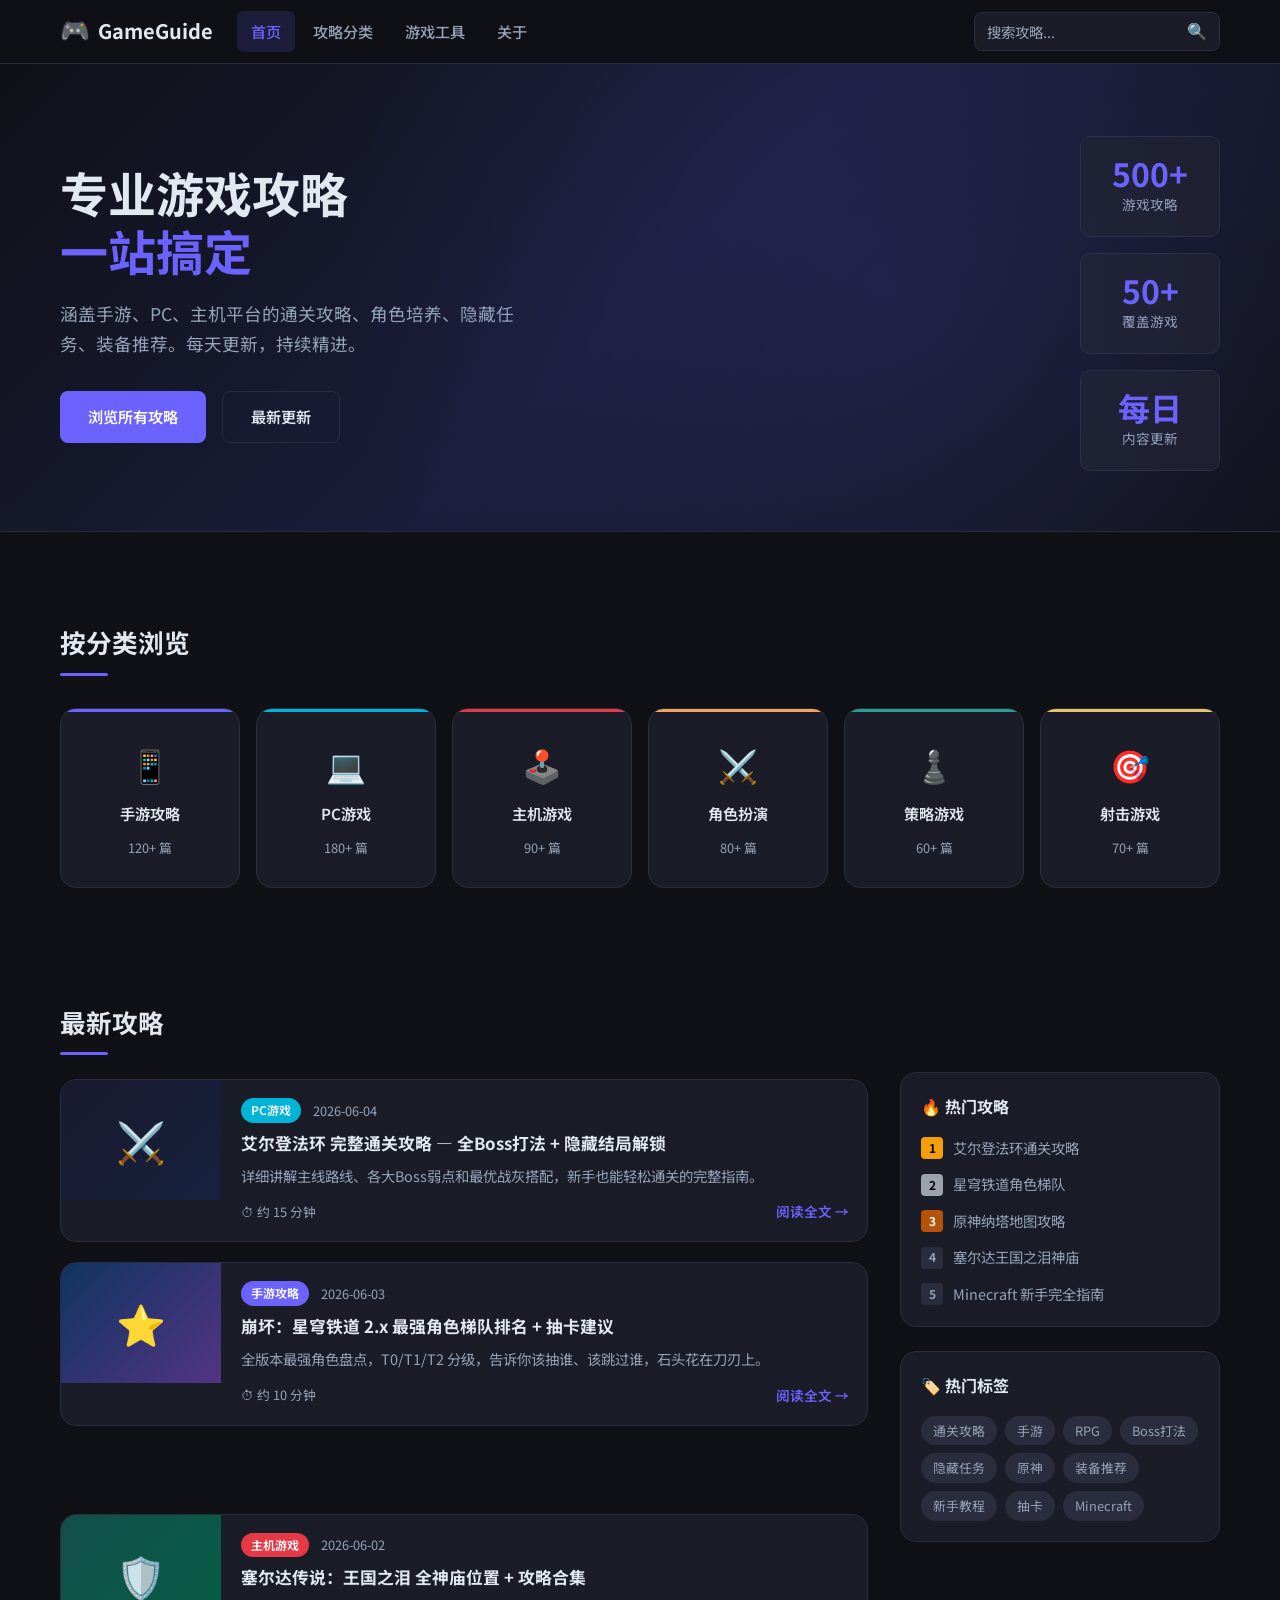
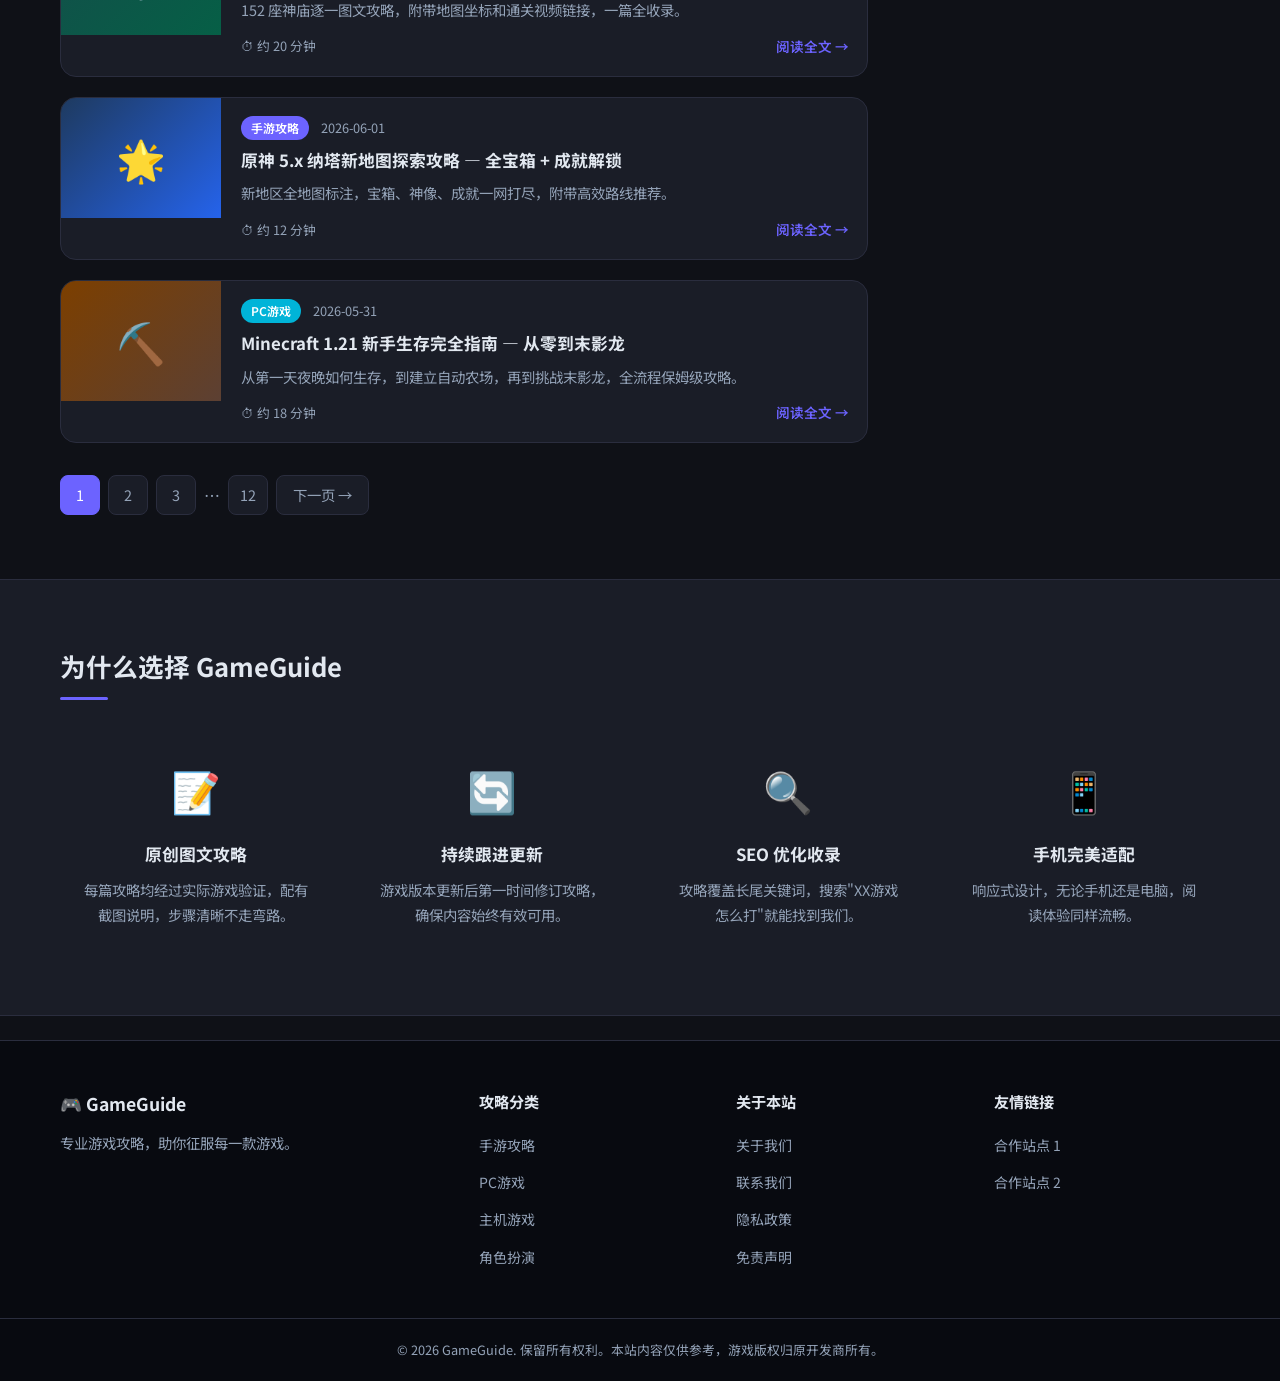
==== commit 00fd7f49: "feat: remove ad placeholders, use AdSense Auto Ads" ====
--- a/index.html
+++ b/index.html
@@ -11,8 +11,7 @@
   <meta property="og:type" content="website" />
   <title>GameGuide — 专业游戏攻略站</title>
   <link rel="stylesheet" href="css/style.css" />
-  <!-- Google AdSense 占位 (替换为你的 Publisher ID) -->
-  <!-- <script async src="https://pagead2.googlesyndication.com/pagead/js/adsbygoogle.js?client=ca-pub-XXXXXXXXXXXXXXXX" crossorigin="anonymous"></script> -->
+  <script async src="https://pagead2.googlesyndication.com/pagead/js/adsbygoogle.js?client=ca-pub-1833967454928396" crossorigin="anonymous"></script>
   <link rel="preconnect" href="https://fonts.googleapis.com" />
   <link href="https://fonts.googleapis.com/css2?family=Noto+Sans+SC:wght@400;500;700&display=swap" rel="stylesheet" />
 
@@ -91,7 +90,7 @@
   <div class="ad-unit ad-banner" aria-label="广告">
     <!-- AdSense 横幅广告 728x90 -->
     <!-- <ins class="adsbygoogle" style="display:block" data-ad-client="ca-pub-XXXXXXXXXXXXXXXX" data-ad-slot="XXXXXXXXXX" data-ad-format="auto" data-full-width-responsive="true"></ins> -->
-    <div class="ad-placeholder">广告位 — 728×90 横幅</div>
+    
   </div>
 </div>
 
@@ -184,7 +183,7 @@
       <!-- 文章间广告 (AdSense 原生广告效果最佳) -->
       <div class="ad-unit ad-inline" aria-label="广告">
         <!-- <ins class="adsbygoogle" style="display:block;text-align:center" data-ad-layout="in-article" data-ad-format="fluid" data-ad-client="ca-pub-XXXXXXXXXXXXXXXX" data-ad-slot="XXXXXXXXXX"></ins> -->
-        <div class="ad-placeholder">文章间广告位 — In-Article Ad</div>
+        
       </div>
 
       <article class="article-card">
@@ -264,7 +263,7 @@
     <!-- 侧边栏广告 300x250 -->
     <div class="ad-unit ad-sidebar" aria-label="广告">
       <!-- <ins class="adsbygoogle" style="display:block" data-ad-client="ca-pub-XXXXXXXXXXXXXXXX" data-ad-slot="XXXXXXXXXX" data-ad-format="auto"></ins> -->
-      <div class="ad-placeholder ad-placeholder-square">广告位<br/>300×250</div>
+      
     </div>
 
     <!-- 热门攻略 -->
@@ -298,7 +297,7 @@
 
     <!-- 第二个侧边栏广告 (粘性) -->
     <div class="ad-unit ad-sidebar sticky-ad" aria-label="广告">
-      <div class="ad-placeholder ad-placeholder-square">广告位<br/>300×600</div>
+      
     </div>
   </aside>
 </div>
@@ -335,7 +334,7 @@
 <!-- ===================== FOOTER AD ===================== -->
 <div class="container">
   <div class="ad-unit ad-banner" aria-label="广告">
-    <div class="ad-placeholder">底部广告位 — 728×90 横幅</div>
+    
   </div>
 </div>
 
